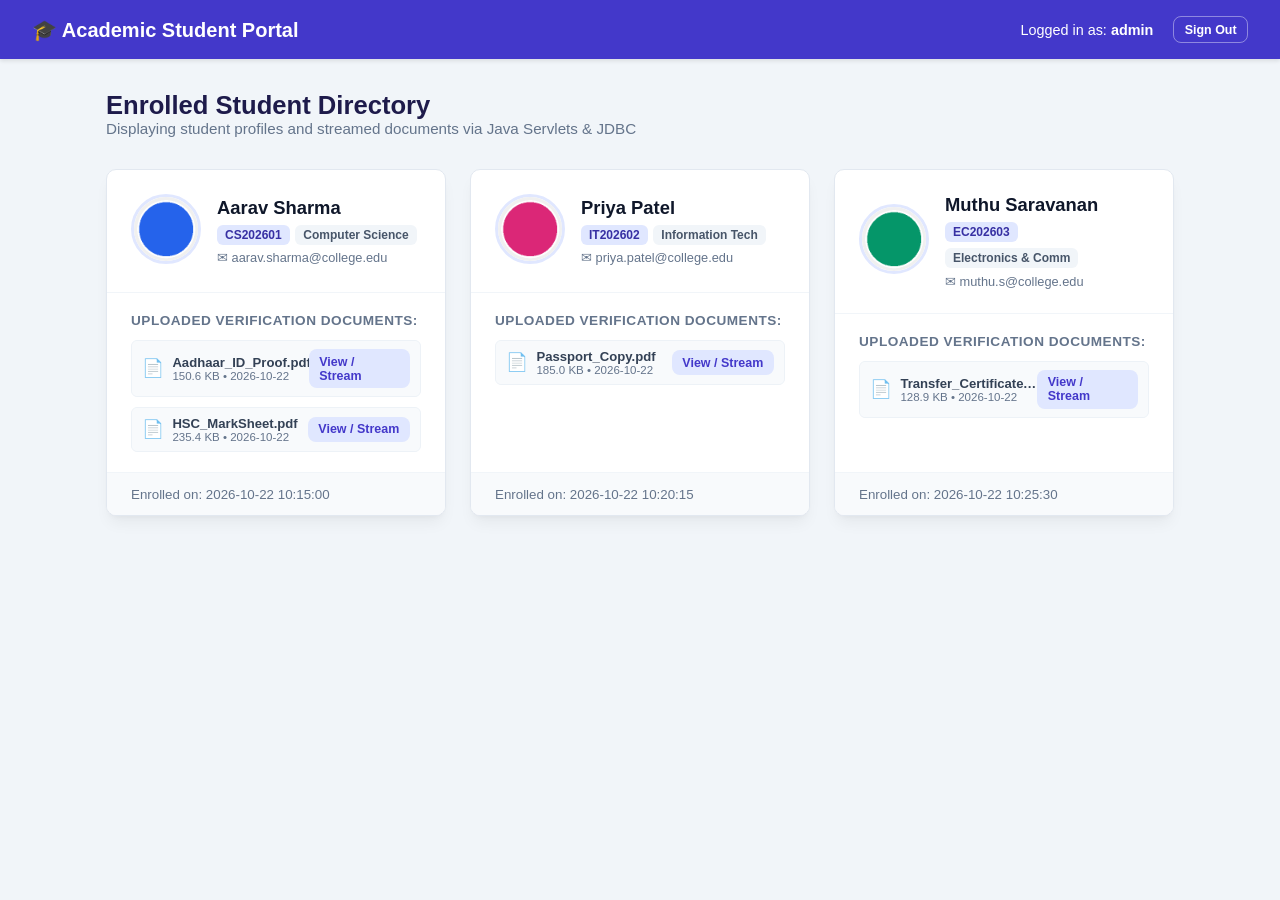
==== screenshots/previews/q3_student_portal.html @ 0cfb7c64 "Initial commit: Complete WT ASS2 implementation (HTML/CSS/JS, PHP Admin, Java Servlets)" ====
<!DOCTYPE html>
<html lang="en">
<head>
    <meta charset="UTF-8">
    <meta name="viewport" content="width=device-width, initial-scale=1.0">
    <title>Student Profiles Portal</title>
    <link rel="stylesheet" href="../../q3_servlet_portal/web/style.css">
</head>
<body>

    <!-- Portal Navigation Bar with Active Session Info -->
    <header class="portal-nav">
        <div class="nav-brand">🎓 Academic Student Portal</div>
        <div class="user-session">
            <span class="welcome-text">Logged in as: <strong>admin</strong></span>
            <a href="#" class="btn btn-outline btn-sm">Sign Out</a>
        </div>
    </header>

    <main class="container">

        <div class="portal-banner">
            <h2>Enrolled Student Directory</h2>
            <p>Displaying student profiles and streamed documents via Java Servlets &amp; JDBC</p>
        </div>

        <!-- Student Profiles Grid -->
        <div class="cards-grid">
            
            <!-- Student 1 Card -->
            <article class="student-profile-card">
                <div class="card-header">
                    <div class="avatar-wrap">
                        <img src="../../q2_php_admin/uploads/student_1_photo.png" alt="Aarav Sharma" class="student-avatar">
                    </div>
                    <div class="student-meta">
                        <h3 class="student-name">Aarav Sharma</h3>
                        <div class="meta-tags">
                            <span class="badge badge-roll">CS202601</span>
                            <span class="badge badge-course">Computer Science</span>
                        </div>
                        <p class="student-email">✉ aarav.sharma@college.edu</p>
                    </div>
                </div>

                <div class="card-body">
                    <h4 class="section-subtitle">Uploaded Verification Documents:</h4>
                    <ul class="documents-list">
                        <li class="doc-item">
                            <div class="doc-info">
                                <span class="doc-icon">📄</span>
                                <div>
                                    <div class="doc-name">Aadhaar_ID_Proof.pdf</div>
                                    <div class="doc-size">150.6 KB • 2026-10-22</div>
                                </div>
                            </div>
                            <a href="#" class="btn btn-stream btn-sm">View / Stream</a>
                        </li>
                        <li class="doc-item">
                            <div class="doc-info">
                                <span class="doc-icon">📄</span>
                                <div>
                                    <div class="doc-name">HSC_MarkSheet.pdf</div>
                                    <div class="doc-size">235.4 KB • 2026-10-22</div>
                                </div>
                            </div>
                            <a href="#" class="btn btn-stream btn-sm">View / Stream</a>
                        </li>
                    </ul>
                </div>

                <div class="card-footer">
                    <small>Enrolled on: 2026-10-22 10:15:00</small>
                </div>
            </article>

            <!-- Student 2 Card -->
            <article class="student-profile-card">
                <div class="card-header">
                    <div class="avatar-wrap">
                        <img src="../../q2_php_admin/uploads/student_2_photo.png" alt="Priya Patel" class="student-avatar">
                    </div>
                    <div class="student-meta">
                        <h3 class="student-name">Priya Patel</h3>
                        <div class="meta-tags">
                            <span class="badge badge-roll">IT202602</span>
                            <span class="badge badge-course">Information Tech</span>
                        </div>
                        <p class="student-email">✉ priya.patel@college.edu</p>
                    </div>
                </div>

                <div class="card-body">
                    <h4 class="section-subtitle">Uploaded Verification Documents:</h4>
                    <ul class="documents-list">
                        <li class="doc-item">
                            <div class="doc-info">
                                <span class="doc-icon">📄</span>
                                <div>
                                    <div class="doc-name">Passport_Copy.pdf</div>
                                    <div class="doc-size">185.0 KB • 2026-10-22</div>
                                </div>
                            </div>
                            <a href="#" class="btn btn-stream btn-sm">View / Stream</a>
                        </li>
                    </ul>
                </div>

                <div class="card-footer">
                    <small>Enrolled on: 2026-10-22 10:20:15</small>
                </div>
            </article>

            <!-- Student 3 Card -->
            <article class="student-profile-card">
                <div class="card-header">
                    <div class="avatar-wrap">
                        <img src="../../q2_php_admin/uploads/student_3_photo.png" alt="Muthu Saravanan" class="student-avatar">
                    </div>
                    <div class="student-meta">
                        <h3 class="student-name">Muthu Saravanan</h3>
                        <div class="meta-tags">
                            <span class="badge badge-roll">EC202603</span>
                            <span class="badge badge-course">Electronics &amp; Comm</span>
                        </div>
                        <p class="student-email">✉ muthu.s@college.edu</p>
                    </div>
                </div>

                <div class="card-body">
                    <h4 class="section-subtitle">Uploaded Verification Documents:</h4>
                    <ul class="documents-list">
                        <li class="doc-item">
                            <div class="doc-info">
                                <span class="doc-icon">📄</span>
                                <div>
                                    <div class="doc-name">Transfer_Certificate.pdf</div>
                                    <div class="doc-size">128.9 KB • 2026-10-22</div>
                                </div>
                            </div>
                            <a href="#" class="btn btn-stream btn-sm">View / Stream</a>
                        </li>
                    </ul>
                </div>

                <div class="card-footer">
                    <small>Enrolled on: 2026-10-22 10:25:30</small>
                </div>
            </article>

        </div>

    </main>

</body>
</html>
---- q3_servlet_portal/web/style.css ----
/* ==========================================================================
   Question 3: Servlet Portal & Login Styling
   Responsive card grid, user session banner, and document list aesthetics
   ========================================================================== */

:root {
  --primary: #4338ca;
  --primary-hover: #3730a3;
  --accent: #6366f1;
  --bg-color: #f1f5f9;
  --card-bg: #ffffff;
  --text-main: #0f172a;
  --text-muted: #64748b;
  --border-color: #e2e8f0;
  --radius: 10px;
  --shadow: 0 10px 15px -3px rgba(0, 0, 0, 0.05), 0 4px 6px -4px rgba(0, 0, 0, 0.05);
}

* {
  box-sizing: border-box;
  margin: 0;
  padding: 0;
  font-family: -apple-system, BlinkMacSystemFont, "Segoe UI", Roboto, Helvetica, Arial, sans-serif;
}

body {
  background-color: var(--bg-color);
  color: var(--text-main);
  min-height: 100vh;
}

/* Login Page Styling */
.login-body {
  display: flex;
  justify-content: center;
  align-items: center;
  min-height: 100vh;
  background: linear-gradient(135deg, #1e1b4b 0%, #312e81 50%, #4338ca 100%);
  padding: 1.5rem;
}

.login-card {
  background: #ffffff;
  width: 100%;
  max-width: 420px;
  padding: 2.5rem 2rem;
  border-radius: 14px;
  box-shadow: 0 25px 50px -12px rgba(0, 0, 0, 0.25);
}

.login-header {
  text-align: center;
  margin-bottom: 1.75rem;
}

.login-icon {
  font-size: 2.5rem;
  margin-bottom: 0.5rem;
}

.login-header h2 {
  font-size: 1.5rem;
  color: #1e1b4b;
}

.login-header p {
  font-size: 0.85rem;
  color: var(--text-muted);
  margin-top: 0.35rem;
}

.login-form .form-group {
  margin-bottom: 1.25rem;
  display: flex;
  flex-direction: column;
}

.login-form label {
  font-size: 0.85rem;
  font-weight: 600;
  margin-bottom: 0.4rem;
  color: #334155;
}

.login-form input {
  padding: 0.75rem 1rem;
  border: 1.5px solid var(--border-color);
  border-radius: 8px;
  font-size: 0.95rem;
  outline: none;
}

.login-form input:focus {
  border-color: var(--accent);
  box-shadow: 0 0 0 3px rgba(99, 102, 241, 0.2);
}

.btn-block {
  width: 100%;
  margin-top: 0.75rem;
}

.login-footer {
  text-align: center;
  margin-top: 1.5rem;
  color: var(--text-muted);
  font-size: 0.82rem;
}

/* Portal Navigation Bar */
.portal-nav {
  background-color: var(--primary);
  color: #ffffff;
  padding: 1rem 2rem;
  display: flex;
  justify-content: space-between;
  align-items: center;
  box-shadow: 0 2px 4px rgba(0, 0, 0, 0.1);
}

.portal-nav .nav-brand {
  font-size: 1.25rem;
  font-weight: 700;
}

.user-session {
  display: flex;
  align-items: center;
  gap: 1.25rem;
  font-size: 0.9rem;
}

.container {
  max-width: 1100px;
  margin: 2rem auto;
  padding: 0 1rem;
}

.portal-banner {
  margin-bottom: 2rem;
}

.portal-banner h2 {
  font-size: 1.6rem;
  color: #1e1b4b;
}

.portal-banner p {
  color: var(--text-muted);
  font-size: 0.95rem;
}

/* Cards Grid */
.cards-grid {
  display: grid;
  grid-template-columns: repeat(auto-fill, minmax(320px, 1fr));
  gap: 1.5rem;
}

.student-profile-card {
  background-color: var(--card-bg);
  border-radius: var(--radius);
  border: 1px solid var(--border-color);
  box-shadow: var(--shadow);
  display: flex;
  flex-direction: column;
  overflow: hidden;
  transition: transform 0.2s, box-shadow 0.2s;
}

.student-profile-card:hover {
  transform: translateY(-3px);
  box-shadow: 0 20px 25px -5px rgba(0, 0, 0, 0.1);
}

.card-header {
  padding: 1.5rem;
  display: flex;
  gap: 1rem;
  align-items: center;
  border-bottom: 1px solid #f1f5f9;
}

.student-avatar {
  width: 70px;
  height: 70px;
  border-radius: 50%;
  object-fit: cover;
  border: 3px solid #e0e7ff;
}

.student-meta {
  flex: 1;
}

.student-name {
  font-size: 1.15rem;
  color: #0f172a;
  margin-bottom: 0.35rem;
}

.meta-tags {
  display: flex;
  flex-wrap: wrap;
  gap: 0.35rem;
  margin-bottom: 0.35rem;
}

.badge {
  display: inline-block;
  padding: 0.2rem 0.5rem;
  border-radius: 6px;
  font-size: 0.75rem;
  font-weight: 600;
}

.badge-roll {
  background-color: #e0e7ff;
  color: #3730a3;
}

.badge-course {
  background-color: #f1f5f9;
  color: #475569;
}

.student-email {
  font-size: 0.8rem;
  color: var(--text-muted);
}

.card-body {
  padding: 1.25rem 1.5rem;
  flex: 1;
}

.section-subtitle {
  font-size: 0.85rem;
  text-transform: uppercase;
  color: var(--text-muted);
  letter-spacing: 0.5px;
  margin-bottom: 0.75rem;
}

.documents-list {
  list-style: none;
  display: flex;
  flex-direction: column;
  gap: 0.6rem;
}

.doc-item {
  display: flex;
  justify-content: space-between;
  align-items: center;
  padding: 0.5rem 0.65rem;
  background-color: #f8fafc;
  border-radius: 6px;
  border: 1px solid #edf2f7;
}

.doc-info {
  display: flex;
  align-items: center;
  gap: 0.5rem;
  overflow: hidden;
}

.doc-icon {
  font-size: 1.1rem;
}

.doc-name {
  font-size: 0.82rem;
  font-weight: 600;
  color: #334155;
  white-space: nowrap;
  overflow: hidden;
  text-overflow: ellipsis;
  max-width: 140px;
}

.doc-size {
  font-size: 0.72rem;
  color: var(--text-muted);
}

.no-docs-notice {
  font-size: 0.82rem;
  color: var(--text-muted);
  font-style: italic;
  padding: 0.5rem;
  background: #f8fafc;
  border-radius: 6px;
}

.card-footer {
  padding: 0.75rem 1.5rem;
  background-color: #f8fafc;
  border-top: 1px solid #f1f5f9;
  color: var(--text-muted);
}

/* Buttons */
.btn {
  display: inline-flex;
  align-items: center;
  justify-content: center;
  padding: 0.65rem 1.15rem;
  font-size: 0.9rem;
  font-weight: 600;
  border-radius: 8px;
  text-decoration: none;
  cursor: pointer;
  border: none;
  transition: all 0.2s;
}

.btn-primary {
  background-color: var(--accent);
  color: #ffffff;
}

.btn-primary:hover {
  background-color: var(--primary-hover);
}

.btn-outline {
  background: transparent;
  color: #ffffff;
  border: 1px solid rgba(255, 255, 255, 0.4);
}

.btn-outline:hover {
  background: rgba(255, 255, 255, 0.1);
  border-color: #ffffff;
}

.btn-stream {
  background-color: #e0e7ff;
  color: #4338ca;
}

.btn-stream:hover {
  background-color: #c7d2fe;
}

.btn-sm {
  padding: 0.35rem 0.65rem;
  font-size: 0.78rem;
}

.alert {
  padding: 0.85rem 1rem;
  border-radius: 8px;
  margin-bottom: 1.25rem;
  font-size: 0.9rem;
}

.alert-danger {
  background-color: #fef2f2;
  color: #991b1b;
  border: 1px solid #fecaca;
}

.alert-success {
  background-color: #ecfdf5;
  color: #065f46;
  border: 1px solid #a7f3d0;
}
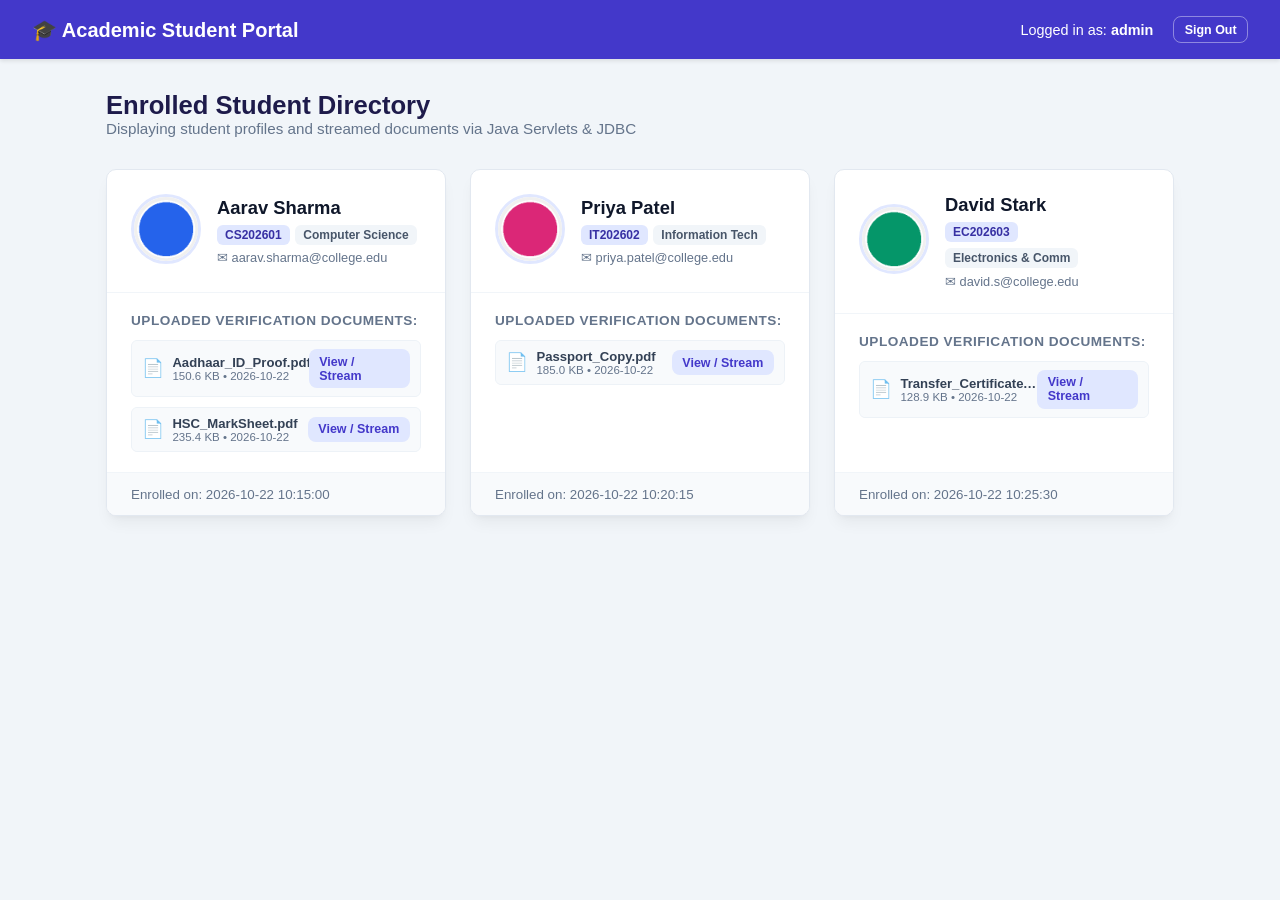
==== commit 4c0bbfac: "Complete Web Technology Assignment 2: Registration, PHP Admin, and Java Servlet Portal" ====
--- a/screenshots/previews/q3_student_portal.html
+++ b/screenshots/previews/q3_student_portal.html
@@ -118,12 +118,12 @@
                         <img src="../../q2_php_admin/uploads/student_3_photo.png" alt="Muthu Saravanan" class="student-avatar">
                     </div>
                     <div class="student-meta">
-                        <h3 class="student-name">Muthu Saravanan</h3>
+                        <h3 class="student-name">David Stark</h3>
                         <div class="meta-tags">
                             <span class="badge badge-roll">EC202603</span>
                             <span class="badge badge-course">Electronics &amp; Comm</span>
                         </div>
-                        <p class="student-email">✉ muthu.s@college.edu</p>
+                        <p class="student-email">✉ david.s@college.edu</p>
                     </div>
                 </div>
 
